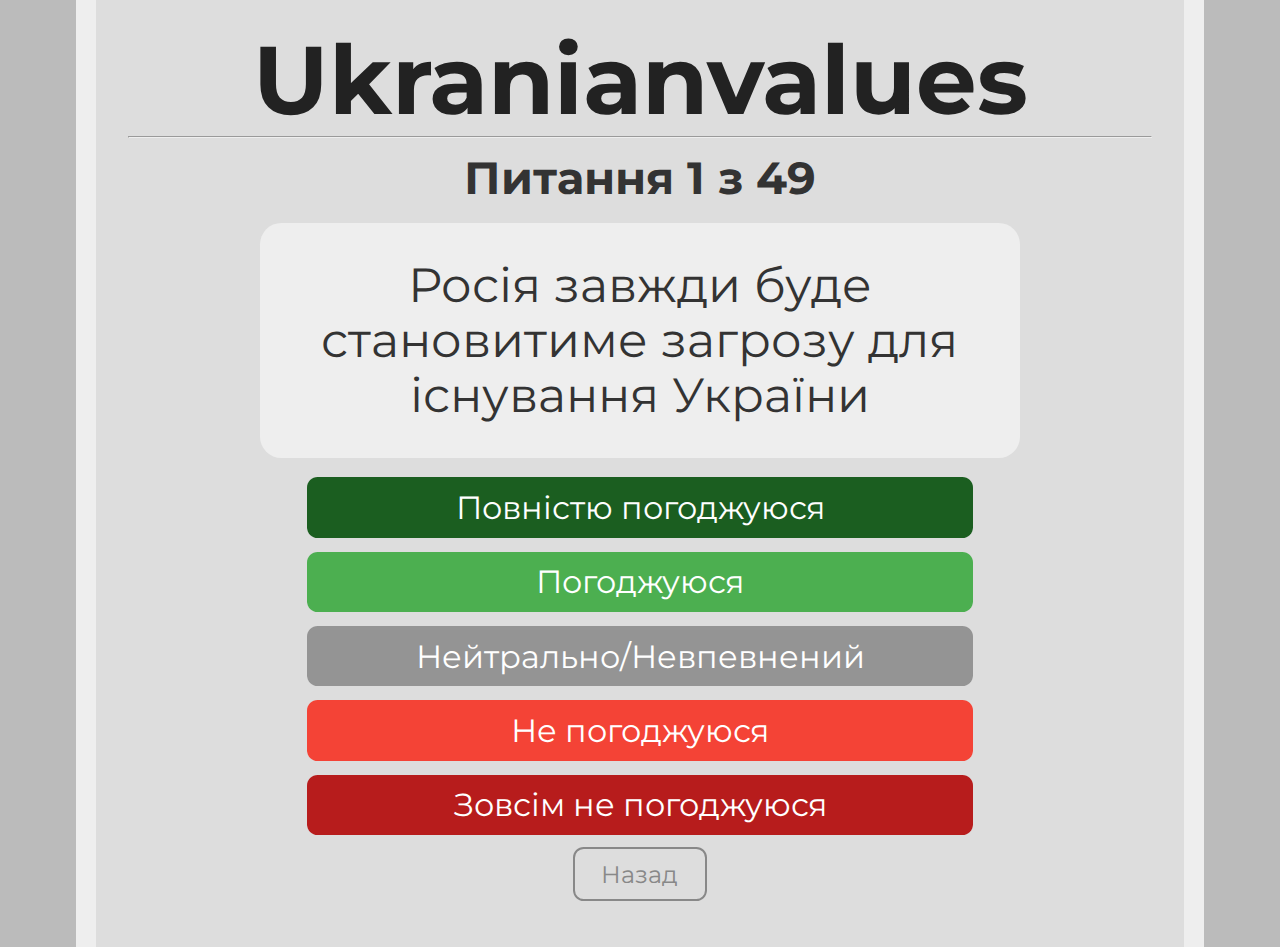
==== quiz.html @ f6e29b69 "Гендерно-нейтрільні відповіді" ====
<head>
<link href="https://fonts.googleapis.com/css?family=Montserrat:300,400,700|Roboto:400,700" rel="stylesheet">
<link href='style.css' rel='stylesheet' type='text/css'>
<title>8values Quiz</title>
<link rel="icon" type="x-icon" href="icon.png">
<link rel="shortcut icon" type="x-icon" href="icon.png">
<meta charset="utf-8">
</head>
<body>
<script type="application/javascript"
        src="questions.js">
</script>
<h1>Ukranianvalues</h1>
<hr>
<h2 style="text-align:center;" id="question-number">Завантаження...</h2>
<p class="question" id="question-text"></p>
<button class="button stronglyAgree" onclick="next_question( 1.0)">Повністю погоджуюся</button> <br>
<button class="button agree" onclick="next_question( 0.5)">Погоджуюся</button> <br>
<button class="button neutral" onclick="next_question( 0.0)">Нейтрально/Невпевнений</button> <br>
<button class="button disagree" onclick="next_question(-0.5)">Не погоджуюся</button> <br>
<button class="button stronglyDisagree" onclick="next_question(-1.0)">Зовсім не погоджуюся</button> <br>
<button class="small_button" onclick="prev_question()" id="back_button">Назад</button>
<button class="small_button_off" id="back_button_off">Назад</button><br>

<!-- JavaScript for the test itself -->
<script>
    var max_econ, max_dipl, max_govt, max_scty; // Max possible scores
    max_econ = max_dipl = max_govt = max_scty = 0;
    let econ_array = new Array(questions.length);
    let dipl_array = new Array(questions.length);
    let govt_array = new Array(questions.length);
    let scty_array = new Array(questions.length);
    var qn = 0; // Question number
    init_question();
    for (var i = 0; i < questions.length; i++) {
        max_econ += Math.abs(questions[i].effect.econ)
        max_dipl += Math.abs(questions[i].effect.dipl)
        max_govt += Math.abs(questions[i].effect.govt)
        max_scty += Math.abs(questions[i].effect.scty)
    }
    function init_question() {
        document.getElementById("question-text").innerHTML = questions[qn].question;
        document.getElementById("question-number").innerHTML = "Питання " + (qn + 1) + " з " + (questions.length);
        if (qn == 0) {
            document.getElementById("back_button").style.display = 'none';
            document.getElementById("back_button_off").style.display = 'block';
        } else {
            document.getElementById("back_button").style.display = 'block';
            document.getElementById("back_button_off").style.display = 'none';
        }

    }

    function next_question(mult) {
        econ_array[qn] = mult*questions[qn].effect.econ
        dipl_array[qn] = mult*questions[qn].effect.dipl
        govt_array[qn] = mult*questions[qn].effect.govt
        scty_array[qn] = mult*questions[qn].effect.scty
        qn++;
        if (qn < questions.length) {
            init_question();
        } else {
            results();
        }
    }

    function prev_question() {
        if (qn == 0) {
            return;
        }
        qn--;
        init_question();
    }

    function calc_score(score,max) {
        return (100*(max+score)/(2*max)).toFixed(1)
    }

    function results() {
        let final_econ = econ_array.reduce((a, b) => a + b, 0)
        let final_dipl = dipl_array.reduce((a, b) => a + b, 0)
        let final_govt = govt_array.reduce((a, b) => a + b, 0)
        let final_scty = scty_array.reduce((a, b) => a + b, 0)
        location.href = `results.html`
            + `?e=${calc_score(final_econ,max_econ)}`
            + `&d=${calc_score(final_dipl,max_dipl)}`
            + `&g=${calc_score(final_govt,max_govt)}`
            + `&s=${calc_score(final_scty,max_scty)}`
    }
</script>
</body>
---- style.css ----
:root {

    /* Політика */
    --zrada: #9f3674; /* ЗРАДА */
    --peremoha: #00B03E; /* ПЕРЕМОГА */

    /* Вплив */
    --pedophilic: #cb4242; /* РУСОФІЛІЯ */
    --nationalism: #3f51b5; /* УКРАЇНСТВО */

    /* Дипломатія */
    --euroatlantism: #f8d300; /* ЄВРОАТЛАНТИЗМ */
    --sovereignty: #03a9f4; /* САМОСТІЙНІСТЬ */

    /* МОВА */
    --state-language: #b76e00; /* ДЕРЖАВНА */
    --not-matter: #b7b7b7; /* ВІЛЬНІСТЬ */
}

html {
    background-color: #bbbbbb;
    padding: 0px;
    scroll-behavior: smooth;
}
body {
    width: 80%;
    min-height: calc(100vh - 4em);
    margin: 0 auto;
    padding: 2em;
    background-color: #dddddd;
    border-color: #eeeeee;
    border-left-style: solid;
    border-right-style: solid;
    border-width: 20px;
}
p {
    color: #444444;
    font-family: 'Roboto', sans-serif;
    font-size: 18.5pt;
    line-height: 1.15;
    margin: 4pt;
}

p.value {
    margin-top: 22px;
    margin-bottom: 22px;
    text-indent: -16pt;
    margin-left: 20pt;
    font-size: 24pt;
    line-height: 2.11666656px;
    letter-spacing: 0.03em;
    font-family: 'Montserrat';
}

p.axis_name {
    margin-top: 50px;
    color: #333333;
    font-size: 19pt;
    font-family: 'Montserrat';
}
p.question {
    margin: 16pt auto;
    color: #333333;
    font-family: 'Montserrat', sans-serif;
    font-weight: normal;
    width: 70%;
    min-width: 500pt;
    min-height: 144pt;
    background-color: #eeeeee;
    padding: 16pt;
    border-radius: 16pt;
    font-size: 36pt;
    display: flex;
    justify-content: center;
    align-items: center;
    text-align: center;

}
h1 {
    color: #222222;
    font-family: 'Montserrat', sans-serif;
    font-size: 72pt;
    text-align: center;
    line-height: 72pt;
    margin-top: 0pt;
    margin-bottom: 0pt;
}
h2 {
    color: #333333;
    font-family: 'Montserrat', sans-serif;
    font-size: 34pt;
    line-height: 36pt;
    margin-top: 12pt;
    margin-bottom: 10pt;
}
li {
    font-size: 16pt;
    text-indent: 16pt;
}
a {
    font-family: inherit;
}
div.center {
    background-color: #eeeeee;
    font-family: 'Montserrat', sans-serif;
    border-radius: 8pt;
    padding: 6pt;
    color: white;
    width: 50%;
    min-width: 488pt;
    text-align: center;
    text-decoration: none;
    display: block;
    font-size: 24pt;
    margin: auto;
}
img.quadcolumn {
    width: 23.75%;
    transition: transform .3s;
}
img.quadcolumn:hover {
    transform: scale(1.05);
  }
div.quadcolumn {
    width: 23.75%;
}
div.axis_name {
    color: #333333;
    font-size: 19pt;
    font-family: 'Montserrat';
    display: inline-block;
    padding-bottom: 8.65pt;
}
.spacer {
    display: flex;
}
.spacer > div{
    margin-top: 10px;
    display: inline-block;
    *display: inline; /* For IE7 */
    text-align: center;
}
.button {
    background-color: #2196f3;
    font-family: 'Montserrat', sans-serif;
    border: none;
    border-radius: 8pt;
    color: white;
    padding: 8pt;
    width: 50%;
    min-width: 500pt;
    text-align: center;
    text-decoration: none;
    display: block;
    font-size: 24pt;
    margin: -2px auto;
    cursor: pointer;
}
.button:hover, .button:focus { background: #1687e0; }
.stronglyAgree { background: #1b5e20; }
.stronglyAgree:hover, .stronglyAgree:focus { background: #154a19; }
.agree { background: #4caf50; }
.agree:hover, .agree:focus { background: #29942e; }
.neutral { background: #949494; }
.neutral:hover, .neutral:focus { background: #656565; }
.disagree { background: #f44336; }
.disagree:hover, .disagree:focus { background: #d6271a; }
.stronglyDisagree { background: #b71c1c; }
.stronglyDisagree:hover, .stronglyDisagree:focus { background: #a00e0e; }

.small_button, .small_button_off {
    background-color: #333;
    font-family: 'Montserrat', sans-serif;
    border: none;
    border-radius: 8pt;
    color: white;
    padding: 8pt;
    width: 10%;
    min-width: 100pt;
    text-align: center;
    text-decoration: none;
    display: block;
    font-size: 18pt;
    margin: -2px auto;
    cursor: pointer;
}

.small_button:hover, .small_button:focus {
    background: #222;
}

.small_button_off {
    background-color: #ddd;
    color: #888;
    border: 2px solid #888;
    cursor: not-allowed;
    margin: -4px auto;
}
.arrow {
    width: 60%;
    height: auto;
}
div.explanation_blurb_left {
    vertical-align: top;
    width: 37%;
    margin-left: 1%;
    margin-right: 1%;
}
div.explanation_blurb_right {
    vertical-align: top;
    width: 37%;
    margin-left: 1%;
    margin-right: 1%;
}
div.explanation_axis {
    width: 20.9%;
    vertical-align: top;
}
div.axis {
    width: 100%;
    display: flex;
    align-items: center;
    justify-content: center;
}
div.bar {
    height: 36pt;
    line-height: 36pt;
    padding: 8pt;
    margin-top: 4pt;
    margin-bottom: 4pt;
    border-width: 4px;
    border-right-width: 1px;
    border-top-style: solid;
    border-bottom-style: solid;
    border-color: #222222;
    background-color: #eeeeee;
    display: block;
    width: 50%;
}
div.text-wrapper {
    font-family: 'Montserrat', sans-serif;
    font-size: 36pt;
    line-height: 36pt;
    color: #222222;
    display: inline-block;
}

/* ЗРАДА */
div.equality {
    background-color: var(--zrada);
    text-align: left;
    border-right-style: solid;
}

/* ПЕРЕМОГА */
div.wealth {
    background-color: var(--peremoha);
    text-align: right;
    border-left-style: solid;
}

/* ЄВРОАТЛАНТІЗМ */
div.liberty {
    background-color: var(--euroatlantism);
    text-align: left;
    border-right-style: solid;
}

/* САМОСТІЙНІСТЬ */
div.authority {
    background-color: var(--sovereignty);
    text-align: right;
    border-left-style: solid;
}

/* УКРАЇНСТВО */
div.peace {
    background-color: var(--nationalism);
    text-align: right;
    border-left-style: solid;
}

/* РУСОФІЛІЯ */
div.might {
    background-color: var(--pedophilic);
    text-align: left;
    border-right-style: solid;
}

/* ДЕРЖАВНА */
div.progress {
    background-color: var(--state-language);
    text-align: right;
    border-left-style: solid;
}

/* НЕМАЄ РІЗНИЦЯ */
div.tradition {
    background-color: var(--not-matter);
    text-align: left;
    border-right-style: solid;
}

span.weight-300 {
    font-weight: 300;
}
.explanation_bg {
    background-color: #eeeeee;
    border-radius: 25px;
    margin-top: 15px;
}
#banner {
    border-color: #444444;
    border-style: solid;
    border-width: 2px;
    border-radius: 8pt;
    display: block;
    margin: 8pt;
    margin-left: auto;
    margin-right: auto;
}

/* ukranianvalues custom styles */
@media (max-width: 936px) {
    h1 {
        font-size: 50pt;
    }
}
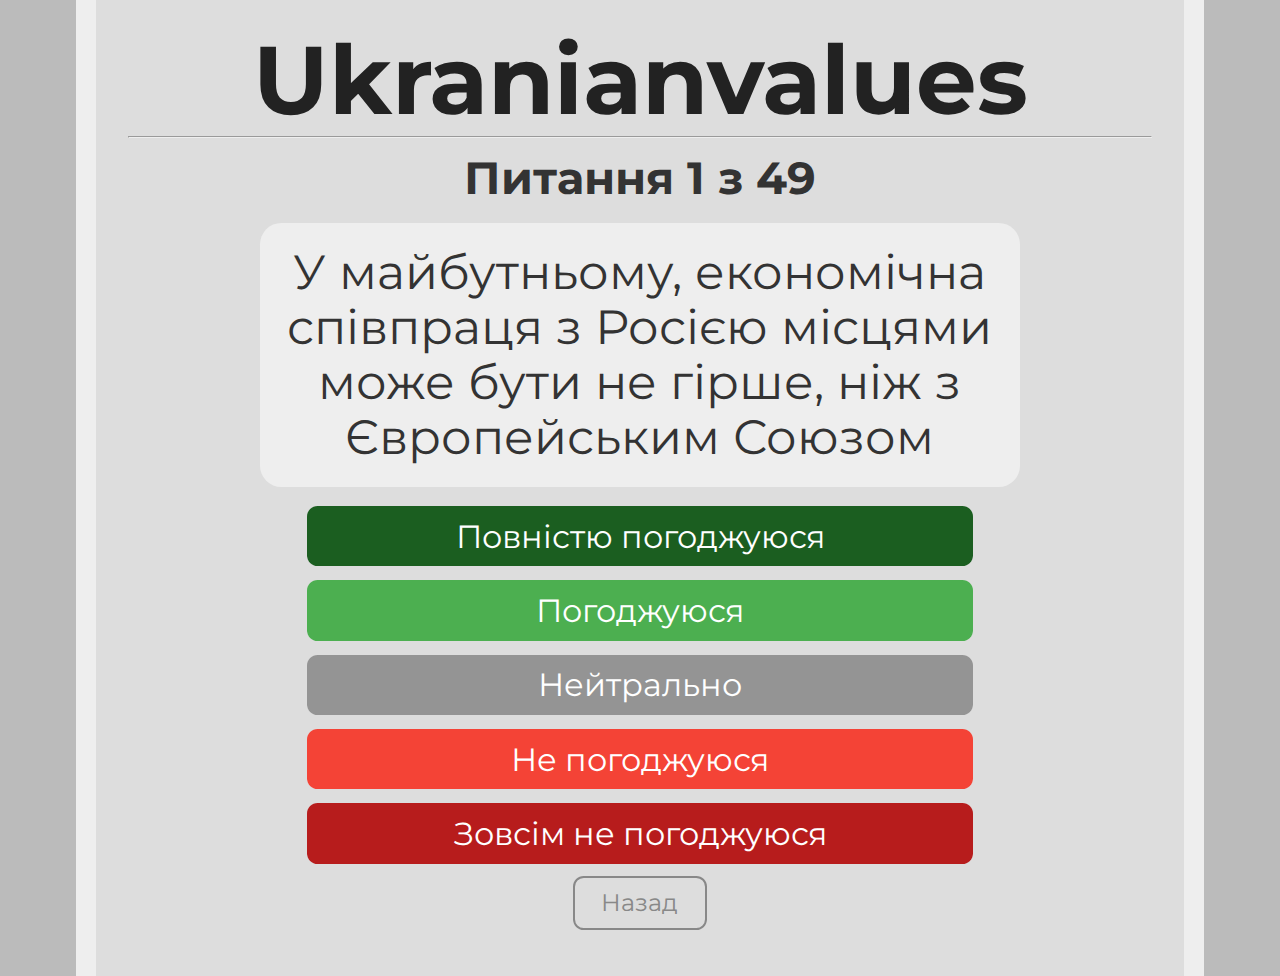
==== commit 6d9611d9: "Update quiz.html" ====
--- a/quiz.html
+++ b/quiz.html
@@ -16,7 +16,7 @@
 <p class="question" id="question-text"></p>
 <button class="button stronglyAgree" onclick="next_question( 1.0)">Повністю погоджуюся</button> <br>
 <button class="button agree" onclick="next_question( 0.5)">Погоджуюся</button> <br>
-<button class="button neutral" onclick="next_question( 0.0)">Нейтрально/Невпевнений</button> <br>
+<button class="button neutral" onclick="next_question( 0.0)">Нейтрально</button> <br>
 <button class="button disagree" onclick="next_question(-0.5)">Не погоджуюся</button> <br>
 <button class="button stronglyDisagree" onclick="next_question(-1.0)">Зовсім не погоджуюся</button> <br>
 <button class="small_button" onclick="prev_question()" id="back_button">Назад</button>
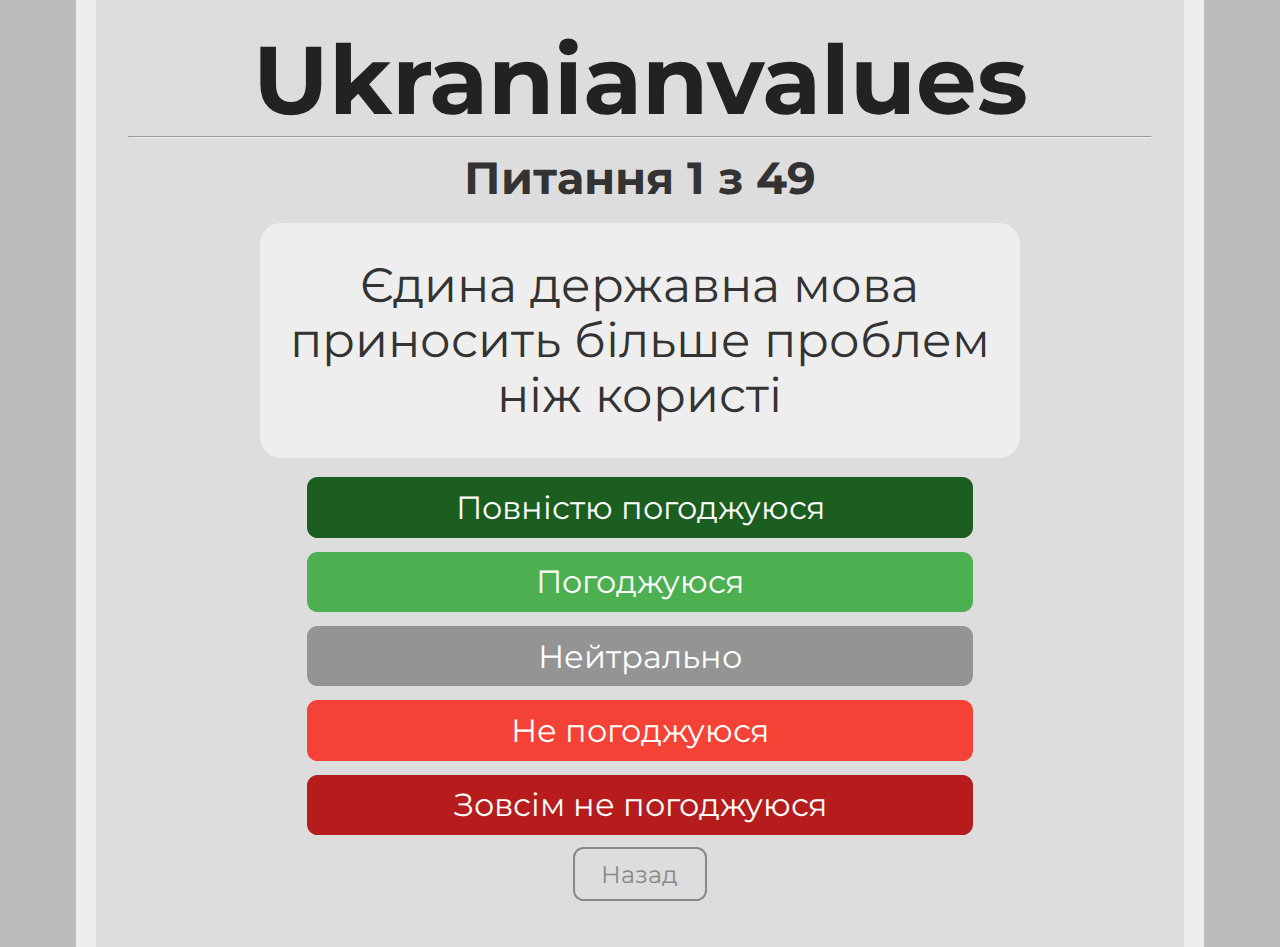
==== commit 3642f6d3: "fix variable name" ====
--- a/quiz.html
+++ b/quiz.html
@@ -14,48 +14,41 @@
 <hr>
 <h2 style="text-align:center;" id="question-number">Завантаження...</h2>
 <p class="question" id="question-text"></p>
-<button class="button stronglyAgree" onclick="next_question( 1.0)">Повністю погоджуюся</button> <br>
-<button class="button agree" onclick="next_question( 0.5)">Погоджуюся</button> <br>
-<button class="button neutral" onclick="next_question( 0.0)">Нейтрально</button> <br>
+<button class="button stronglyAgree" onclick="next_question(1)">Повністю погоджуюся</button> <br>
+<button class="button agree" onclick="next_question(0.5)">Погоджуюся</button> <br>
+<button class="button neutral" onclick="next_question(0)">Нейтрально</button> <br>
 <button class="button disagree" onclick="next_question(-0.5)">Не погоджуюся</button> <br>
-<button class="button stronglyDisagree" onclick="next_question(-1.0)">Зовсім не погоджуюся</button> <br>
+<button class="button stronglyDisagree" onclick="next_question(-1)">Зовсім не погоджуюся</button> <br>
 <button class="small_button" onclick="prev_question()" id="back_button">Назад</button>
 <button class="small_button_off" id="back_button_off">Назад</button><br>
 
 <!-- JavaScript for the test itself -->
 <script>
-    var max_econ, max_dipl, max_govt, max_scty; // Max possible scores
-    max_econ = max_dipl = max_govt = max_scty = 0;
-    let econ_array = new Array(questions.length);
-    let dipl_array = new Array(questions.length);
-    let govt_array = new Array(questions.length);
-    let scty_array = new Array(questions.length);
-    var qn = 0; // Question number
+    const econ_array = [];
+    const dipl_array = [];
+    const govt_array = [];
+    const scty_array = [];
+    let qn = 0; // Question number
+
     init_question();
-    for (var i = 0; i < questions.length; i++) {
-        max_econ += Math.abs(questions[i].effect.econ)
-        max_dipl += Math.abs(questions[i].effect.dipl)
-        max_govt += Math.abs(questions[i].effect.govt)
-        max_scty += Math.abs(questions[i].effect.scty)
-    }
+
     function init_question() {
         document.getElementById("question-text").innerHTML = questions[qn].question;
         document.getElementById("question-number").innerHTML = "Питання " + (qn + 1) + " з " + (questions.length);
-        if (qn == 0) {
+        if (qn === 0) {
             document.getElementById("back_button").style.display = 'none';
             document.getElementById("back_button_off").style.display = 'block';
         } else {
             document.getElementById("back_button").style.display = 'block';
             document.getElementById("back_button_off").style.display = 'none';
         }
-
     }
 
     function next_question(mult) {
-        econ_array[qn] = mult*questions[qn].effect.econ
-        dipl_array[qn] = mult*questions[qn].effect.dipl
-        govt_array[qn] = mult*questions[qn].effect.govt
-        scty_array[qn] = mult*questions[qn].effect.scty
+        econ_array[qn] = mult * questions[qn].effect.econ
+        dipl_array[qn] = mult * questions[qn].effect.dipl
+        govt_array[qn] = mult * questions[qn].effect.govt
+        scty_array[qn] = mult * questions[qn].effect.scty
         qn++;
         if (qn < questions.length) {
             init_question();
@@ -65,27 +58,23 @@
     }
 
     function prev_question() {
-        if (qn == 0) {
-            return;
-        }
+        if (qn == 0) return;
         qn--;
         init_question();
     }
 
-    function calc_score(score,max) {
-        return (100*(max+score)/(2*max)).toFixed(1)
+    function calc_score(param, scoreArray) {
+        const finalScore = scoreArray.reduce((a, b) => a + b, 0);
+        const maxImposibleScore = questions.reduce((acc, question) => acc + Math.abs(question.effect[param]), 0);
+        return (100 * (finalScore + maxImposibleScore) / (2 * maxImposibleScore)).toFixed(1)
     }
 
     function results() {
-        let final_econ = econ_array.reduce((a, b) => a + b, 0)
-        let final_dipl = dipl_array.reduce((a, b) => a + b, 0)
-        let final_govt = govt_array.reduce((a, b) => a + b, 0)
-        let final_scty = scty_array.reduce((a, b) => a + b, 0)
         location.href = `results.html`
-            + `?e=${calc_score(final_econ,max_econ)}`
-            + `&d=${calc_score(final_dipl,max_dipl)}`
-            + `&g=${calc_score(final_govt,max_govt)}`
-            + `&s=${calc_score(final_scty,max_scty)}`
+            + `?e=${calc_score('econ', econ_array)}`
+            + `&d=${calc_score('dipl', dipl_array)}`
+            + `&g=${calc_score('govt', govt_array)}`
+            + `&s=${calc_score('scty', scty_array)}`
     }
 </script>
 </body>
